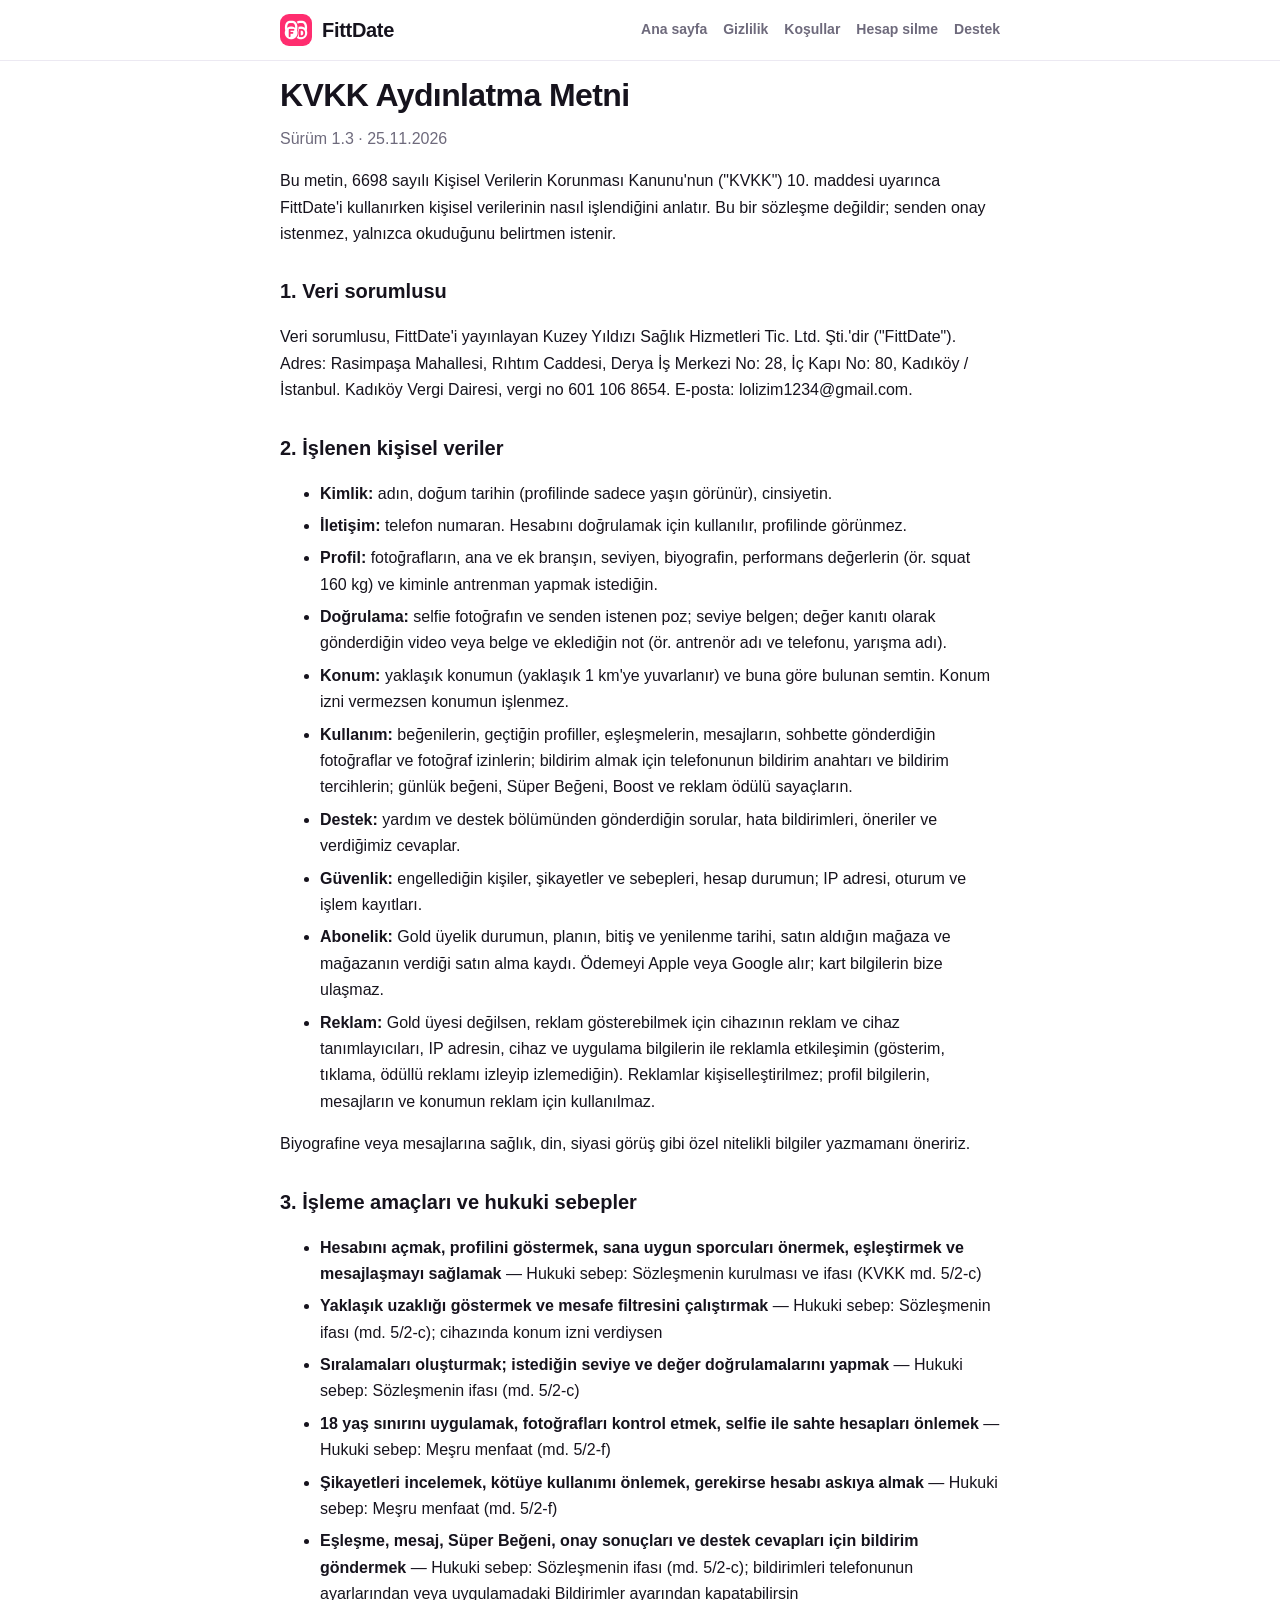
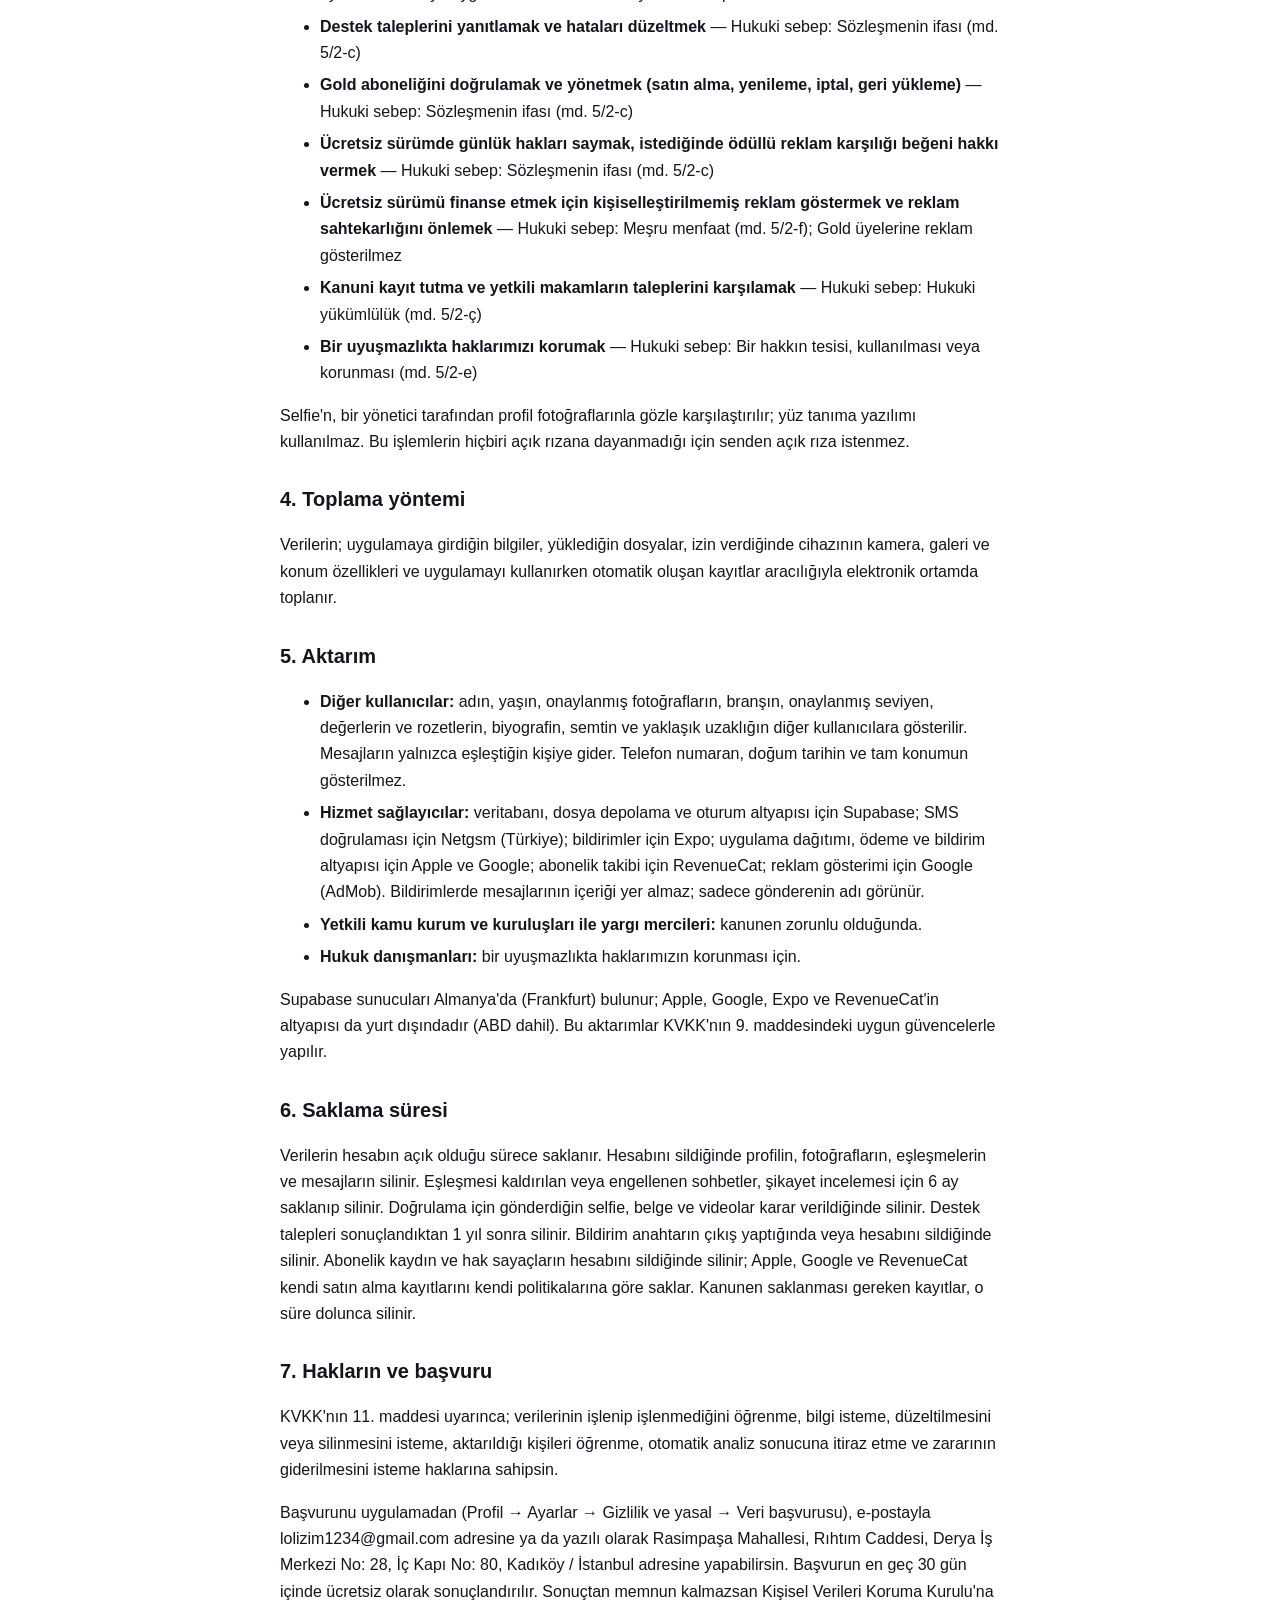
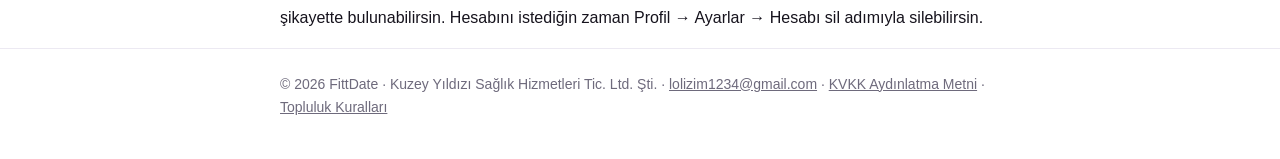
==== aydinlatma.html @ 9880f6b0 "Add files via upload" ====
<!DOCTYPE html>
<html lang="tr">
<head>
<meta charset="utf-8">
<meta name="viewport" content="width=device-width, initial-scale=1">
<title>KVKK Aydınlatma Metni · FittDate</title>
<meta name="description" content="FittDate KVKK Aydınlatma Metni.">
<link rel="icon" href="ikon.png">
<link rel="stylesheet" href="stil.css">
</head>
<body>
<header class="ust"><div class="kap"><a class="logo" href="index.html"><img src="ikon.png" alt="" width="32" height="32"><span>FittDate</span></a><nav><a href="index.html">Ana sayfa</a><a href="gizlilik.html">Gizlilik</a><a href="kosullar.html">Koşullar</a><a href="hesap-silme.html">Hesap silme</a><a href="destek.html">Destek</a></nav></div></header>
<main class="kap">
<article class="metin"><h1>KVKK Aydınlatma Metni</h1><p class="surum">Sürüm 1.3 · 25.11.2026</p>
<p>Bu metin, 6698 sayılı Kişisel Verilerin Korunması Kanunu'nun ("KVKK") 10. maddesi uyarınca FittDate'i kullanırken kişisel verilerinin nasıl işlendiğini anlatır. Bu bir sözleşme değildir; senden onay istenmez, yalnızca okuduğunu belirtmen istenir.</p>
<h2>1. Veri sorumlusu</h2>
<p>Veri sorumlusu, FittDate'i yayınlayan Kuzey Yıldızı Sağlık Hizmetleri Tic. Ltd. Şti.'dir ("FittDate"). Adres: Rasimpaşa Mahallesi, Rıhtım Caddesi, Derya İş Merkezi No: 28, İç Kapı No: 80, Kadıköy / İstanbul. Kadıköy Vergi Dairesi, vergi no 601 106 8654. E-posta: lolizim1234@gmail.com.</p>
<h2>2. İşlenen kişisel veriler</h2>
<ul>
<li><strong>Kimlik:</strong> adın, doğum tarihin (profilinde sadece yaşın görünür), cinsiyetin.</li>
<li><strong>İletişim:</strong> telefon numaran. Hesabını doğrulamak için kullanılır, profilinde görünmez.</li>
<li><strong>Profil:</strong> fotoğrafların, ana ve ek branşın, seviyen, biyografin, performans değerlerin (ör. squat 160 kg) ve kiminle antrenman yapmak istediğin.</li>
<li><strong>Doğrulama:</strong> selfie fotoğrafın ve senden istenen poz; seviye belgen; değer kanıtı olarak gönderdiğin video veya belge ve eklediğin not (ör. antrenör adı ve telefonu, yarışma adı).</li>
<li><strong>Konum:</strong> yaklaşık konumun (yaklaşık 1 km'ye yuvarlanır) ve buna göre bulunan semtin. Konum izni vermezsen konumun işlenmez.</li>
<li><strong>Kullanım:</strong> beğenilerin, geçtiğin profiller, eşleşmelerin, mesajların, sohbette gönderdiğin fotoğraflar ve fotoğraf izinlerin; bildirim almak için telefonunun bildirim anahtarı ve bildirim tercihlerin; günlük beğeni, Süper Beğeni, Boost ve reklam ödülü sayaçların.</li>
<li><strong>Destek:</strong> yardım ve destek bölümünden gönderdiğin sorular, hata bildirimleri, öneriler ve verdiğimiz cevaplar.</li>
<li><strong>Güvenlik:</strong> engellediğin kişiler, şikayetler ve sebepleri, hesap durumun; IP adresi, oturum ve işlem kayıtları.</li>
<li><strong>Abonelik:</strong> Gold üyelik durumun, planın, bitiş ve yenilenme tarihi, satın aldığın mağaza ve mağazanın verdiği satın alma kaydı. Ödemeyi Apple veya Google alır; kart bilgilerin bize ulaşmaz.</li>
<li><strong>Reklam:</strong> Gold üyesi değilsen, reklam gösterebilmek için cihazının reklam ve cihaz tanımlayıcıları, IP adresin, cihaz ve uygulama bilgilerin ile reklamla etkileşimin (gösterim, tıklama, ödüllü reklamı izleyip izlemediğin). Reklamlar kişiselleştirilmez; profil bilgilerin, mesajların ve konumun reklam için kullanılmaz.</li>
</ul>
<p>Biyografine veya mesajlarına sağlık, din, siyasi görüş gibi özel nitelikli bilgiler yazmamanı öneririz.</p>
<h2>3. İşleme amaçları ve hukuki sebepler</h2>
<ul>
<li><strong>Hesabını açmak, profilini göstermek, sana uygun sporcuları önermek, eşleştirmek ve mesajlaşmayı sağlamak</strong> — Hukuki sebep: Sözleşmenin kurulması ve ifası (KVKK md. 5/2-c)</li>
<li><strong>Yaklaşık uzaklığı göstermek ve mesafe filtresini çalıştırmak</strong> — Hukuki sebep: Sözleşmenin ifası (md. 5/2-c); cihazında konum izni verdiysen</li>
<li><strong>Sıralamaları oluşturmak; istediğin seviye ve değer doğrulamalarını yapmak</strong> — Hukuki sebep: Sözleşmenin ifası (md. 5/2-c)</li>
<li><strong>18 yaş sınırını uygulamak, fotoğrafları kontrol etmek, selfie ile sahte hesapları önlemek</strong> — Hukuki sebep: Meşru menfaat (md. 5/2-f)</li>
<li><strong>Şikayetleri incelemek, kötüye kullanımı önlemek, gerekirse hesabı askıya almak</strong> — Hukuki sebep: Meşru menfaat (md. 5/2-f)</li>
<li><strong>Eşleşme, mesaj, Süper Beğeni, onay sonuçları ve destek cevapları için bildirim göndermek</strong> — Hukuki sebep: Sözleşmenin ifası (md. 5/2-c); bildirimleri telefonunun ayarlarından veya uygulamadaki Bildirimler ayarından kapatabilirsin</li>
<li><strong>Destek taleplerini yanıtlamak ve hataları düzeltmek</strong> — Hukuki sebep: Sözleşmenin ifası (md. 5/2-c)</li>
<li><strong>Gold aboneliğini doğrulamak ve yönetmek (satın alma, yenileme, iptal, geri yükleme)</strong> — Hukuki sebep: Sözleşmenin ifası (md. 5/2-c)</li>
<li><strong>Ücretsiz sürümde günlük hakları saymak, istediğinde ödüllü reklam karşılığı beğeni hakkı vermek</strong> — Hukuki sebep: Sözleşmenin ifası (md. 5/2-c)</li>
<li><strong>Ücretsiz sürümü finanse etmek için kişiselleştirilmemiş reklam göstermek ve reklam sahtekarlığını önlemek</strong> — Hukuki sebep: Meşru menfaat (md. 5/2-f); Gold üyelerine reklam gösterilmez</li>
<li><strong>Kanuni kayıt tutma ve yetkili makamların taleplerini karşılamak</strong> — Hukuki sebep: Hukuki yükümlülük (md. 5/2-ç)</li>
<li><strong>Bir uyuşmazlıkta haklarımızı korumak</strong> — Hukuki sebep: Bir hakkın tesisi, kullanılması veya korunması (md. 5/2-e)</li>
</ul>
<p>Selfie'n, bir yönetici tarafından profil fotoğraflarınla gözle karşılaştırılır; yüz tanıma yazılımı kullanılmaz. Bu işlemlerin hiçbiri açık rızana dayanmadığı için senden açık rıza istenmez.</p>
<h2>4. Toplama yöntemi</h2>
<p>Verilerin; uygulamaya girdiğin bilgiler, yüklediğin dosyalar, izin verdiğinde cihazının kamera, galeri ve konum özellikleri ve uygulamayı kullanırken otomatik oluşan kayıtlar aracılığıyla elektronik ortamda toplanır.</p>
<h2>5. Aktarım</h2>
<ul>
<li><strong>Diğer kullanıcılar:</strong> adın, yaşın, onaylanmış fotoğrafların, branşın, onaylanmış seviyen, değerlerin ve rozetlerin, biyografin, semtin ve yaklaşık uzaklığın diğer kullanıcılara gösterilir. Mesajların yalnızca eşleştiğin kişiye gider. Telefon numaran, doğum tarihin ve tam konumun gösterilmez.</li>
<li><strong>Hizmet sağlayıcılar:</strong> veritabanı, dosya depolama ve oturum altyapısı için Supabase; SMS doğrulaması için Netgsm (Türkiye); bildirimler için Expo; uygulama dağıtımı, ödeme ve bildirim altyapısı için Apple ve Google; abonelik takibi için RevenueCat; reklam gösterimi için Google (AdMob). Bildirimlerde mesajlarının içeriği yer almaz; sadece gönderenin adı görünür.</li>
<li><strong>Yetkili kamu kurum ve kuruluşları ile yargı mercileri:</strong> kanunen zorunlu olduğunda.</li>
<li><strong>Hukuk danışmanları:</strong> bir uyuşmazlıkta haklarımızın korunması için.</li>
</ul>
<p>Supabase sunucuları Almanya'da (Frankfurt) bulunur; Apple, Google, Expo ve RevenueCat'in altyapısı da yurt dışındadır (ABD dahil). Bu aktarımlar KVKK'nın 9. maddesindeki uygun güvencelerle yapılır.</p>
<h2>6. Saklama süresi</h2>
<p>Verilerin hesabın açık olduğu sürece saklanır. Hesabını sildiğinde profilin, fotoğrafların, eşleşmelerin ve mesajların silinir. Eşleşmesi kaldırılan veya engellenen sohbetler, şikayet incelemesi için 6 ay saklanıp silinir. Doğrulama için gönderdiğin selfie, belge ve videolar karar verildiğinde silinir. Destek talepleri sonuçlandıktan 1 yıl sonra silinir. Bildirim anahtarın çıkış yaptığında veya hesabını sildiğinde silinir. Abonelik kaydın ve hak sayaçların hesabını sildiğinde silinir; Apple, Google ve RevenueCat kendi satın alma kayıtlarını kendi politikalarına göre saklar. Kanunen saklanması gereken kayıtlar, o süre dolunca silinir.</p>
<h2>7. Hakların ve başvuru</h2>
<p>KVKK'nın 11. maddesi uyarınca; verilerinin işlenip işlenmediğini öğrenme, bilgi isteme, düzeltilmesini veya silinmesini isteme, aktarıldığı kişileri öğrenme, otomatik analiz sonucuna itiraz etme ve zararının giderilmesini isteme haklarına sahipsin.</p>
<p>Başvurunu uygulamadan (Profil → Ayarlar → Gizlilik ve yasal → Veri başvurusu), e-postayla lolizim1234@gmail.com adresine ya da yazılı olarak Rasimpaşa Mahallesi, Rıhtım Caddesi, Derya İş Merkezi No: 28, İç Kapı No: 80, Kadıköy / İstanbul adresine yapabilirsin. Başvurun en geç 30 gün içinde ücretsiz olarak sonuçlandırılır. Sonuçtan memnun kalmazsan Kişisel Verileri Koruma Kurulu'na şikayette bulunabilirsin. Hesabını istediğin zaman Profil → Ayarlar → Hesabı sil adımıyla silebilirsin.</p></article>
</main>
<footer class="alt"><div class="kap">© 2026 FittDate · Kuzey Yıldızı Sağlık Hizmetleri Tic. Ltd. Şti. · <a href="mailto:lolizim1234@gmail.com">lolizim1234@gmail.com</a> · <a href="aydinlatma.html">KVKK Aydınlatma Metni</a> · <a href="kurallar.html">Topluluk Kuralları</a></div></footer>
</body>
</html>
---- stil.css ----
:root{--pembe:#FF2D6F;--turuncu:#FF8A3D;--yazi:#16131D;--soluk:#6E6A7C;--cizgi:#ECE9F2;--zemin:#FFF7FA}
*{box-sizing:border-box}
html{-webkit-text-size-adjust:100%}
body{margin:0;font:16px/1.65 -apple-system,BlinkMacSystemFont,"Segoe UI",Roboto,Helvetica,Arial,sans-serif;color:var(--yazi);background:#fff}
a{color:var(--pembe)}
.kap{max-width:760px;margin:0 auto;padding:0 20px}
.ust{position:sticky;top:0;background:rgba(255,255,255,.92);backdrop-filter:blur(8px);border-bottom:1px solid var(--cizgi);z-index:1}
.ust .kap{display:flex;align-items:center;justify-content:space-between;gap:16px;min-height:60px;flex-wrap:wrap}
.logo{display:flex;align-items:center;gap:10px;text-decoration:none;font-weight:900;font-size:20px;letter-spacing:-.3px;color:var(--yazi)}
.logo img{border-radius:9px}
nav{display:flex;gap:16px;flex-wrap:wrap;font-size:14px}
nav a{color:var(--soluk);text-decoration:none;font-weight:600}
nav a[aria-current]{color:var(--pembe)}
main{padding:32px 20px 56px}
.kahraman{text-align:center;padding:40px 0 24px}
.kahraman img{border-radius:24px;box-shadow:0 12px 32px rgba(255,45,111,.25)}
.kahraman h1{font-size:clamp(30px,6vw,46px);line-height:1.15;letter-spacing:-1px;margin:24px 0 12px}
.kahraman h1 span{background:linear-gradient(90deg,var(--pembe),var(--turuncu));-webkit-background-clip:text;background-clip:text;color:transparent}
.kahraman p{color:var(--soluk);font-size:18px;max-width:560px;margin:0 auto}
.rozet{display:inline-block;margin-top:20px!important;padding:10px 18px;border-radius:999px;background:var(--zemin);color:var(--pembe)!important;font-weight:700;font-size:15px!important}
.ozellikler{display:grid;grid-template-columns:repeat(auto-fit,minmax(200px,1fr));gap:14px;margin:32px 0}
.ozellikler div{border:1px solid var(--cizgi);border-radius:18px;padding:18px}
.ozellikler h2{font-size:17px;margin:0 0 6px}
.ozellikler p{margin:0;color:var(--soluk);font-size:15px}
.linkler{display:flex;flex-wrap:wrap;gap:10px;justify-content:center}
.linkler a{padding:10px 16px;border-radius:12px;border:1px solid var(--cizgi);text-decoration:none;font-weight:600;font-size:15px}
.metin h1{font-size:32px;letter-spacing:-.6px;margin:8px 0 4px}
.metin h2{font-size:20px;margin:28px 0 8px}
.metin h3{font-size:17px;margin:20px 0 4px}
.metin .surum{color:var(--soluk);margin-top:0}
.metin li{margin:6px 0}
mark{background:#FFF1B8;padding:0 3px;border-radius:3px}
.alt{border-top:1px solid var(--cizgi);color:var(--soluk);font-size:14px;padding:24px 0 40px}
.alt a{color:var(--soluk)}
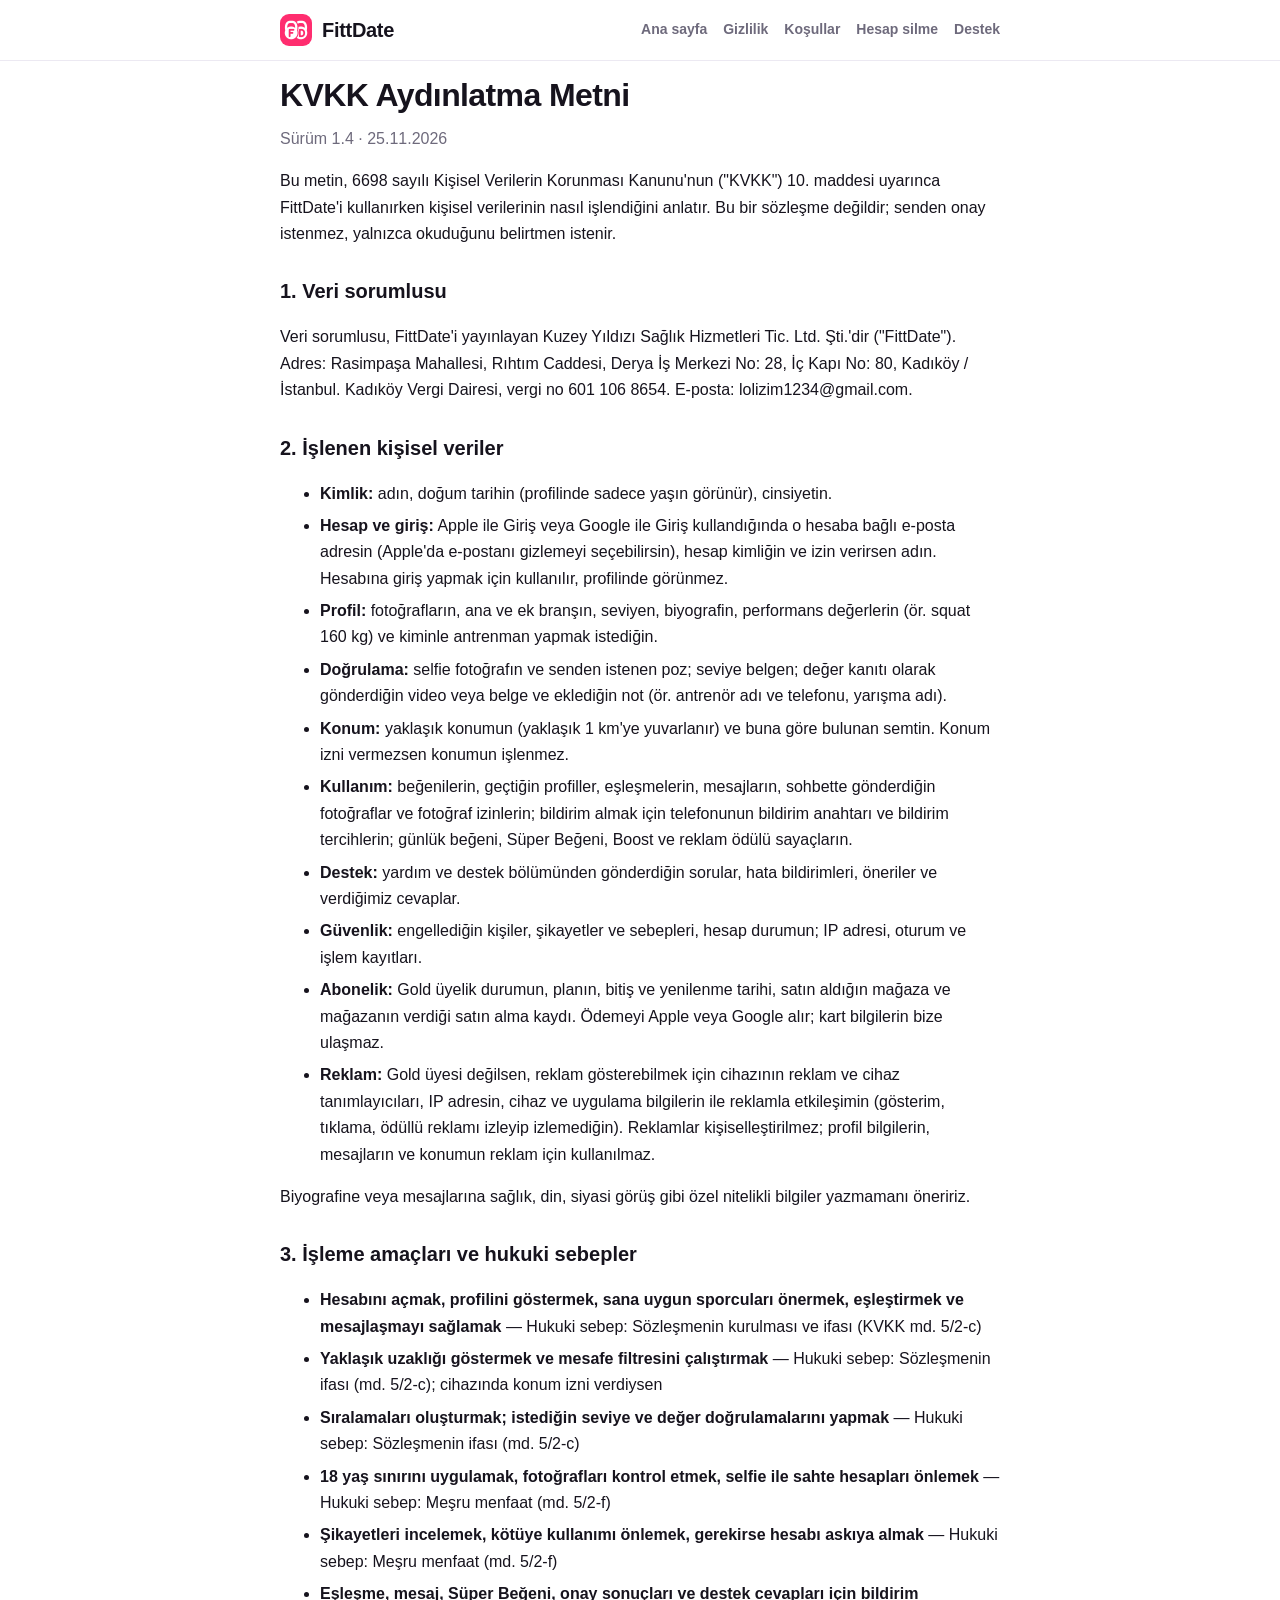
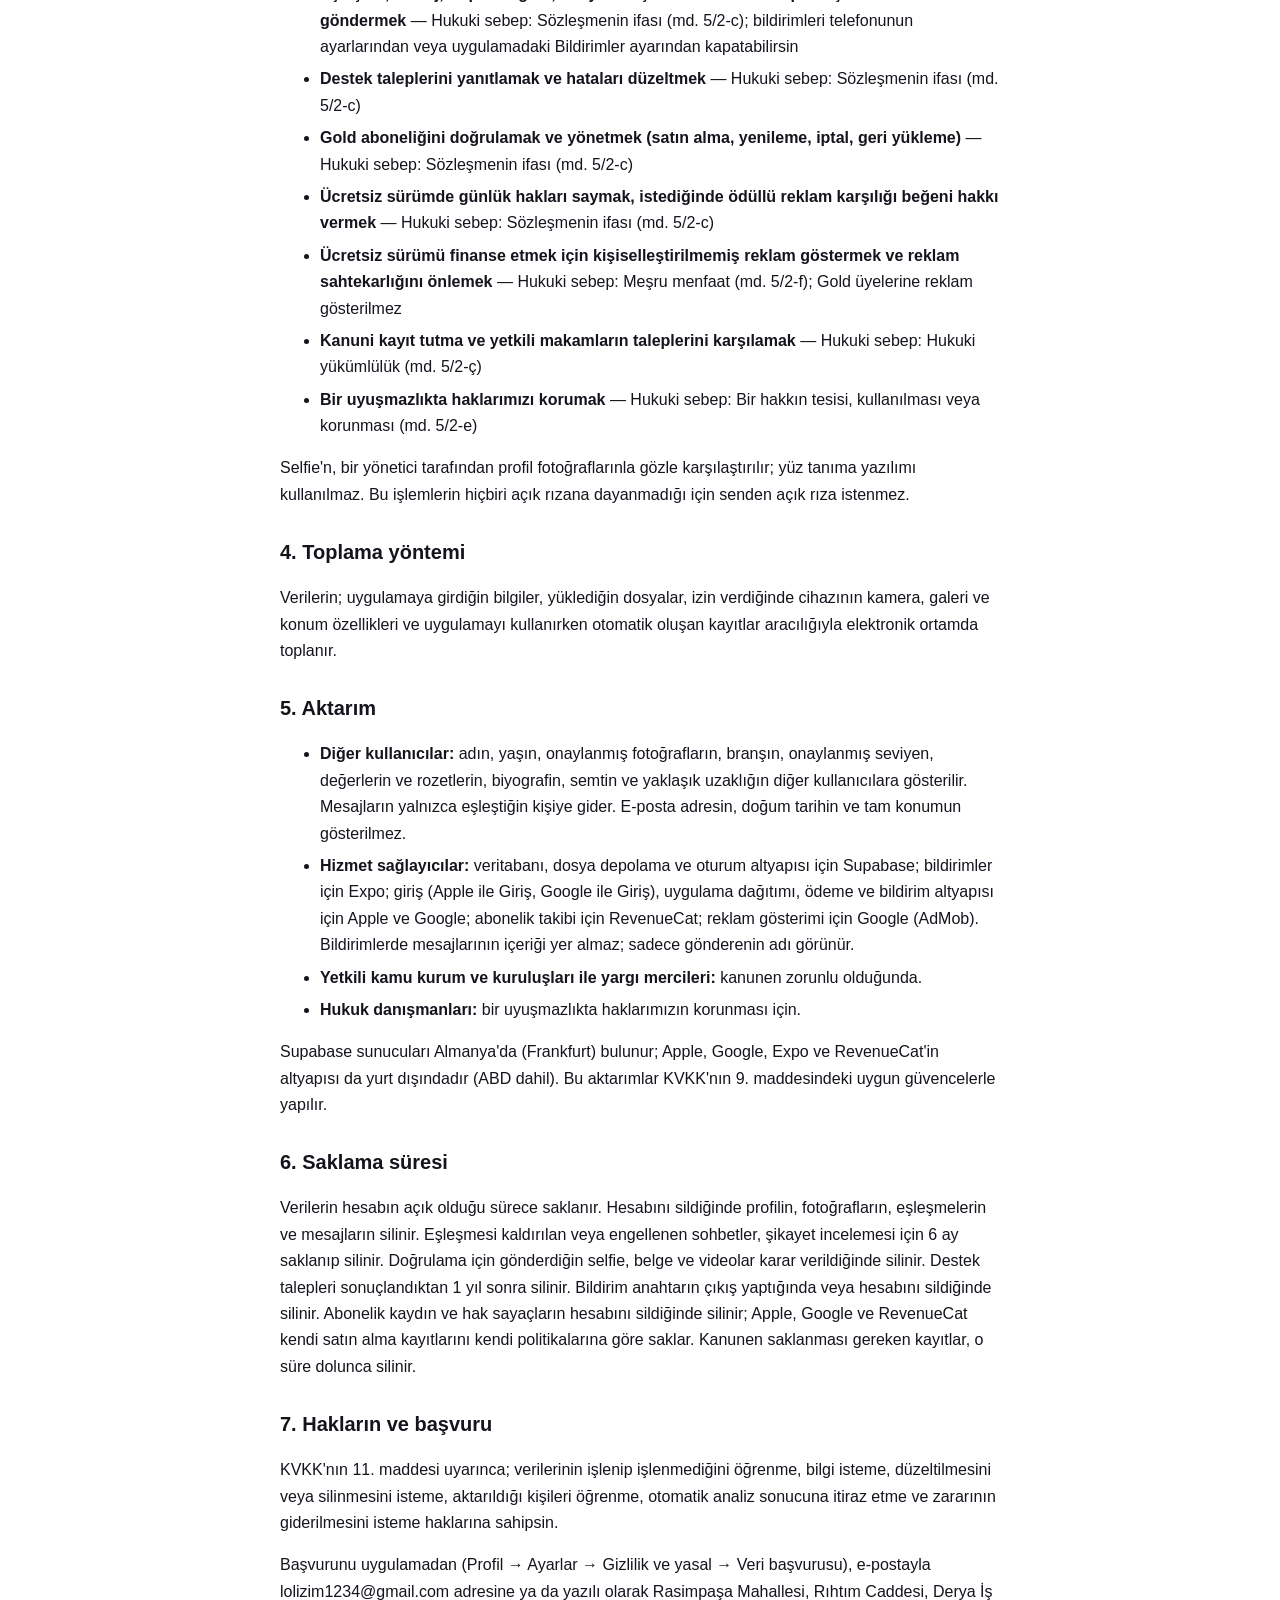
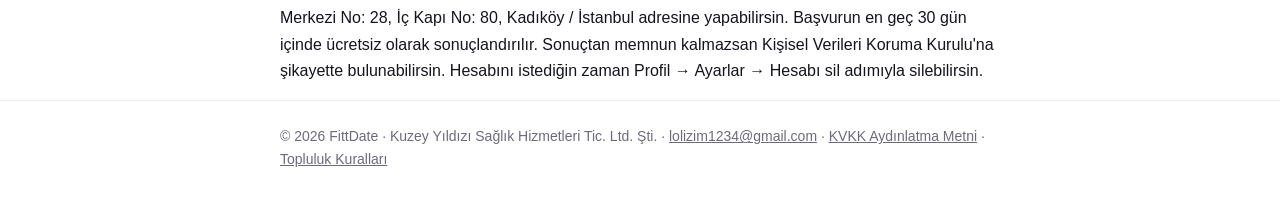
==== commit ce7d20e6: "Add files via upload" ====
--- a/aydinlatma.html
+++ b/aydinlatma.html
@@ -11,14 +11,14 @@
 <body>
 <header class="ust"><div class="kap"><a class="logo" href="index.html"><img src="ikon.png" alt="" width="32" height="32"><span>FittDate</span></a><nav><a href="index.html">Ana sayfa</a><a href="gizlilik.html">Gizlilik</a><a href="kosullar.html">Koşullar</a><a href="hesap-silme.html">Hesap silme</a><a href="destek.html">Destek</a></nav></div></header>
 <main class="kap">
-<article class="metin"><h1>KVKK Aydınlatma Metni</h1><p class="surum">Sürüm 1.3 · 25.11.2026</p>
+<article class="metin"><h1>KVKK Aydınlatma Metni</h1><p class="surum">Sürüm 1.4 · 25.11.2026</p>
 <p>Bu metin, 6698 sayılı Kişisel Verilerin Korunması Kanunu'nun ("KVKK") 10. maddesi uyarınca FittDate'i kullanırken kişisel verilerinin nasıl işlendiğini anlatır. Bu bir sözleşme değildir; senden onay istenmez, yalnızca okuduğunu belirtmen istenir.</p>
 <h2>1. Veri sorumlusu</h2>
 <p>Veri sorumlusu, FittDate'i yayınlayan Kuzey Yıldızı Sağlık Hizmetleri Tic. Ltd. Şti.'dir ("FittDate"). Adres: Rasimpaşa Mahallesi, Rıhtım Caddesi, Derya İş Merkezi No: 28, İç Kapı No: 80, Kadıköy / İstanbul. Kadıköy Vergi Dairesi, vergi no 601 106 8654. E-posta: lolizim1234@gmail.com.</p>
 <h2>2. İşlenen kişisel veriler</h2>
 <ul>
 <li><strong>Kimlik:</strong> adın, doğum tarihin (profilinde sadece yaşın görünür), cinsiyetin.</li>
-<li><strong>İletişim:</strong> telefon numaran. Hesabını doğrulamak için kullanılır, profilinde görünmez.</li>
+<li><strong>Hesap ve giriş:</strong> Apple ile Giriş veya Google ile Giriş kullandığında o hesaba bağlı e-posta adresin (Apple'da e-postanı gizlemeyi seçebilirsin), hesap kimliğin ve izin verirsen adın. Hesabına giriş yapmak için kullanılır, profilinde görünmez.</li>
 <li><strong>Profil:</strong> fotoğrafların, ana ve ek branşın, seviyen, biyografin, performans değerlerin (ör. squat 160 kg) ve kiminle antrenman yapmak istediğin.</li>
 <li><strong>Doğrulama:</strong> selfie fotoğrafın ve senden istenen poz; seviye belgen; değer kanıtı olarak gönderdiğin video veya belge ve eklediğin not (ör. antrenör adı ve telefonu, yarışma adı).</li>
 <li><strong>Konum:</strong> yaklaşık konumun (yaklaşık 1 km'ye yuvarlanır) ve buna göre bulunan semtin. Konum izni vermezsen konumun işlenmez.</li>
@@ -49,8 +49,8 @@
 <p>Verilerin; uygulamaya girdiğin bilgiler, yüklediğin dosyalar, izin verdiğinde cihazının kamera, galeri ve konum özellikleri ve uygulamayı kullanırken otomatik oluşan kayıtlar aracılığıyla elektronik ortamda toplanır.</p>
 <h2>5. Aktarım</h2>
 <ul>
-<li><strong>Diğer kullanıcılar:</strong> adın, yaşın, onaylanmış fotoğrafların, branşın, onaylanmış seviyen, değerlerin ve rozetlerin, biyografin, semtin ve yaklaşık uzaklığın diğer kullanıcılara gösterilir. Mesajların yalnızca eşleştiğin kişiye gider. Telefon numaran, doğum tarihin ve tam konumun gösterilmez.</li>
-<li><strong>Hizmet sağlayıcılar:</strong> veritabanı, dosya depolama ve oturum altyapısı için Supabase; SMS doğrulaması için Netgsm (Türkiye); bildirimler için Expo; uygulama dağıtımı, ödeme ve bildirim altyapısı için Apple ve Google; abonelik takibi için RevenueCat; reklam gösterimi için Google (AdMob). Bildirimlerde mesajlarının içeriği yer almaz; sadece gönderenin adı görünür.</li>
+<li><strong>Diğer kullanıcılar:</strong> adın, yaşın, onaylanmış fotoğrafların, branşın, onaylanmış seviyen, değerlerin ve rozetlerin, biyografin, semtin ve yaklaşık uzaklığın diğer kullanıcılara gösterilir. Mesajların yalnızca eşleştiğin kişiye gider. E-posta adresin, doğum tarihin ve tam konumun gösterilmez.</li>
+<li><strong>Hizmet sağlayıcılar:</strong> veritabanı, dosya depolama ve oturum altyapısı için Supabase; bildirimler için Expo; giriş (Apple ile Giriş, Google ile Giriş), uygulama dağıtımı, ödeme ve bildirim altyapısı için Apple ve Google; abonelik takibi için RevenueCat; reklam gösterimi için Google (AdMob). Bildirimlerde mesajlarının içeriği yer almaz; sadece gönderenin adı görünür.</li>
 <li><strong>Yetkili kamu kurum ve kuruluşları ile yargı mercileri:</strong> kanunen zorunlu olduğunda.</li>
 <li><strong>Hukuk danışmanları:</strong> bir uyuşmazlıkta haklarımızın korunması için.</li>
 </ul>
